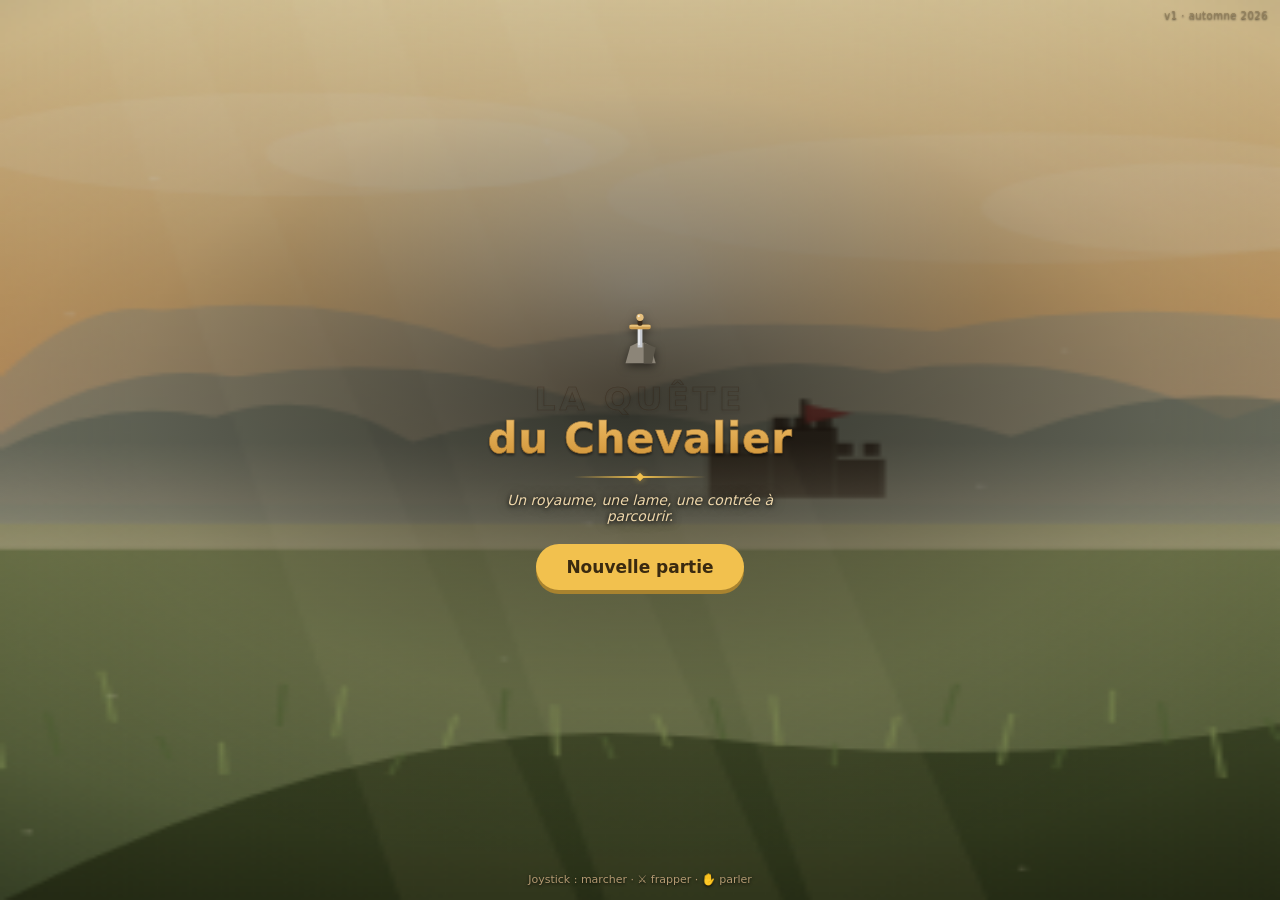
==== index.html @ 86d27f8f "Écran-titre atmosphérique - Scène peinte animée derrière le menu (aube, montagnes, château au loin, " ====
<!DOCTYPE html>
<html lang="fr">
<head>
  <meta charset="UTF-8">
  <meta name="viewport" content="width=device-width, initial-scale=1.0, maximum-scale=1.0, user-scalable=no, viewport-fit=cover">
  <title>La Quête du Chevalier</title>
  <link rel="stylesheet" href="style.css?v=6">
  <link rel="manifest" href="manifest.json">
  <link rel="apple-touch-icon" href="icons/icon-180.png">
  <meta name="theme-color" content="#1b1410">
  <meta name="apple-mobile-web-app-capable" content="yes">
  <meta name="apple-mobile-web-app-title" content="La Quête">
  <meta name="apple-mobile-web-app-status-bar-style" content="black-translucent">
</head>
<body>
  <div id="game">
    <canvas id="c"></canvas>

    <!-- HUD -->
    <div id="hud" hidden>
      <div id="hearts"></div>
      <div id="gold"><span class="coin">◆</span><span id="gold-n">0</span></div>
      <div id="tracker" hidden></div>
      <button id="menu-btn" aria-label="Journal">☰</button>
    </div>

    <!-- Contrôles tactiles -->
    <div id="pad" hidden>
      <div id="stick"><div id="knob"></div></div>
      <div id="abtns">
        <button id="btn-b" aria-label="Parler / fouiller">✋</button>
        <button id="btn-a" aria-label="Frapper">⚔️</button>
      </div>
    </div>

    <div id="toasts"></div>

    <!-- Dialogue -->
    <div id="dialogue" hidden>
      <div id="dlg-name"></div>
      <div id="dlg-text"></div>
      <div id="dlg-hint">▼</div>
    </div>

    <!-- Écran-titre -->
    <div id="title" class="screen title">
      <div class="title-inner">
        <div class="emblem" aria-hidden="true">
          <svg viewBox="0 0 48 48">
            <path d="M12 44 L16 30 L22 27 L28 27 L33 30 L37 44 Z" fill="#8c8578"/>
            <path d="M27 27 L37 31 L34 44 L27 44 Z" fill="#5c574b"/>
            <rect x="22" y="14" width="4" height="17" fill="#c9ccd2"/>
            <rect x="22.6" y="14" width="1.2" height="15" fill="#fff" opacity=".7"/>
            <rect x="15" y="12" width="18" height="4" rx="2" fill="#cf9f52"/>
            <rect x="15.5" y="12.6" width="17" height="1.1" fill="#f0cf8a"/>
            <rect x="22" y="7" width="4" height="6" rx="1.4" fill="#3a2a1a"/>
            <circle cx="24" cy="6" r="3" fill="#e6c07e"/>
            <circle cx="23" cy="5" r=".9" fill="#fff" opacity=".7"/>
          </svg>
        </div>
        <h1><span>La Quête</span><span>du Chevalier</span></h1>
        <div class="rule" aria-hidden="true"></div>
        <p class="sub">Un royaume, une lame, une contrée à parcourir.</p>
        <div class="title-actions">
          <button id="btn-continue" class="big" hidden>Continuer</button>
          <p id="continue-sub" hidden></p>
          <button id="btn-new" class="big">Nouvelle partie</button>
        </div>
      </div>
      <p class="hint-line">Joystick&nbsp;: marcher&nbsp;·&nbsp;⚔️&nbsp;frapper&nbsp;·&nbsp;✋&nbsp;parler</p>
      <span class="version">v1 · automne 2026</span>
    </div>

    <!-- Journal -->
    <div id="menu" class="screen" hidden>
      <h2>Journal</h2>
      <div class="scroll">
        <h3>Quêtes</h3>
        <div id="menu-quests"></div>
        <h3>Sac</h3>
        <div id="menu-bag"></div>
      </div>
      <button id="btn-resume" class="big">Reprendre</button>
      <button id="btn-quit" class="small">Abandonner (retour au titre)</button>
    </div>

    <!-- Échoppe -->
    <div id="shop" class="screen" hidden>
      <h2>Échoppe du village</h2>
      <div id="shop-gold" class="shopgold"></div>
      <div id="shop-items"></div>
      <button id="btn-shop-close" class="big">Quitter l'échoppe</button>
    </div>

    <!-- Game over -->
    <div id="over" class="screen" hidden>
      <h2>Tu es tombé…</h2>
      <p id="over-sub" class="sub"></p>
      <button id="btn-revive" class="big">Se relever au village</button>
    </div>

    <div id="fade" aria-hidden="true"></div>
  </div>

  <script src="game.js?v=6"></script>
</body>
</html>
---- style.css ----
:root {
  --parch: #efe0c0;
  --parch-2: #e3cfa4;
  --ink: #3a2a18;
  --wood: #7a5a34;
  --wood-d: #4b371f;
  --bg: #1b1410;
  --gold: #f2c14e;
}

* { box-sizing: border-box; margin: 0; padding: 0; }
[hidden] { display: none !important; }

html, body {
  height: 100%;
  background: var(--bg);
  color: var(--ink);
  font-family: ui-rounded, "Segoe UI", Roboto, system-ui, sans-serif;
  overscroll-behavior: none;
  -webkit-user-select: none;
  user-select: none;
  -webkit-tap-highlight-color: transparent;
}

#game {
  position: fixed;
  inset: 0;
  overflow: hidden;
  background: #0d0a08;
}

#c {
  position: absolute;
  inset: 0;
  width: 100%;
  height: 100%;
  display: block;
  touch-action: none;
}

/* ---------- HUD ---------- */
#hud {
  position: absolute;
  inset: 0;
  pointer-events: none;
  padding: max(10px, env(safe-area-inset-top)) max(10px, env(safe-area-inset-right)) 0 max(10px, env(safe-area-inset-left));
  font-weight: 700;
}
#hearts { display: flex; gap: 3px; filter: drop-shadow(0 1px 2px rgba(0,0,0,.6)); }
.heart { width: 20px; height: 20px; }
#gold {
  margin-top: 6px;
  display: inline-flex;
  align-items: center;
  gap: 4px;
  color: var(--gold);
  font-size: 15px;
  text-shadow: 0 1px 2px rgba(0,0,0,.7);
}
#gold .coin { font-size: 13px; }
#tracker {
  margin-top: 8px;
  display: inline-block;
  background: rgba(27,20,16,.78);
  color: var(--parch);
  border: 1px solid var(--wood);
  border-radius: 8px;
  padding: 5px 9px;
  font-size: 12px;
  max-width: 62vw;
  line-height: 1.35;
}
#tracker b { color: var(--gold); }
#menu-btn {
  position: absolute;
  top: max(10px, env(safe-area-inset-top));
  right: max(10px, env(safe-area-inset-right));
  pointer-events: auto;
  width: 40px; height: 40px;
  border-radius: 10px;
  border: 1px solid var(--wood);
  background: rgba(27,20,16,.78);
  color: var(--parch);
  font-size: 18px;
}
#menu-btn:active { background: rgba(60,44,32,.9); }

/* ---------- Contrôles ---------- */
#pad { position: absolute; inset: 0; pointer-events: none; }
#stick {
  position: absolute;
  width: 118px; height: 118px;
  border-radius: 50%;
  background: radial-gradient(circle at 50% 45%, rgba(239,224,192,.16), rgba(239,224,192,.05));
  border: 2px solid rgba(239,224,192,.28);
  opacity: 0;
  transition: opacity .12s;
}
#stick.on { opacity: 1; }
#knob {
  position: absolute;
  left: 50%; top: 50%;
  width: 52px; height: 52px;
  margin: -26px 0 0 -26px;
  border-radius: 50%;
  background: rgba(239,224,192,.6);
  border: 2px solid rgba(255,255,255,.5);
}
#abtns {
  position: absolute;
  right: max(20px, env(safe-area-inset-right));
  bottom: max(28px, env(safe-area-inset-bottom));
  display: flex;
  align-items: flex-end;
  gap: 14px;
  pointer-events: auto;
}
#abtns button {
  border-radius: 50%;
  border: 2px solid rgba(239,224,192,.35);
  background: rgba(27,20,16,.6);
  color: #fff;
  font-size: 24px;
  display: grid;
  place-items: center;
}
#btn-b { width: 56px; height: 56px; font-size: 20px; }
#btn-a { width: 78px; height: 78px; }
#abtns button:active { background: rgba(90,66,40,.85); transform: scale(.94); }

/* ---------- Toasts ---------- */
#toasts {
  position: absolute;
  top: 16%;
  left: 0; right: 0;
  display: flex;
  flex-direction: column;
  align-items: center;
  gap: 5px;
  pointer-events: none;
}
.toast {
  background: rgba(27,20,16,.85);
  color: var(--parch);
  border: 1px solid var(--gold);
  border-radius: 999px;
  padding: 5px 14px;
  font-size: 13px;
  font-weight: 700;
  animation: pop .25s ease, fade .4s ease 1.6s forwards;
}
@keyframes pop { from { transform: scale(.7); opacity: 0; } }
@keyframes fade { to { opacity: 0; transform: translateY(-8px); } }

/* ---------- Dialogue ---------- */
#dialogue {
  position: absolute;
  left: 50%;
  bottom: max(16px, env(safe-area-inset-bottom));
  transform: translateX(-50%);
  width: min(94vw, 560px);
  background: var(--parch);
  border: 3px solid var(--wood);
  border-radius: 12px;
  box-shadow: 0 8px 30px rgba(0,0,0,.5), inset 0 0 0 2px var(--parch-2);
  padding: 14px 16px 12px;
}
#dlg-name {
  font-weight: 800;
  font-size: 13px;
  letter-spacing: .04em;
  color: var(--wood-d);
  text-transform: uppercase;
  margin-bottom: 4px;
  min-height: 15px;
}
#dlg-text { font-size: 15px; line-height: 1.45; min-height: 44px; }
#dlg-hint { text-align: right; color: var(--wood); font-size: 12px; margin-top: 4px; animation: blink 1s steps(1) infinite; }
@keyframes blink { 50% { opacity: .2; } }

/* ---------- Écrans (titre / menu / shop / over) ---------- */
.screen {
  position: absolute;
  inset: 0;
  z-index: 5;
  display: flex;
  flex-direction: column;
  align-items: center;
  justify-content: center;
  gap: 14px;
  padding: 28px 22px calc(28px + env(safe-area-inset-bottom));
  text-align: center;
  background:
    radial-gradient(circle at 50% 30%, rgba(60,44,30,.35), transparent 60%),
    #1b1410;
  color: var(--parch);
}
.screen h1 { font-size: 30px; line-height: 1.15; letter-spacing: .02em; }
.screen h2 { font-size: 22px; }
.screen h3 { font-size: 13px; letter-spacing: .12em; text-transform: uppercase; color: var(--gold); margin: 12px 0 6px; align-self: flex-start; }
.screen .sub { color: #c9b48c; font-size: 14px; }

/* ---------- Écran-titre atmosphérique ---------- */
#title.title {
  /* la scène peinte du canvas passe au travers ; scrim doux pour la lisibilité du texte */
  background: radial-gradient(ellipse 76% 52% at 50% 44%, rgba(8,6,3,.68), rgba(8,6,3,.2) 66%, transparent);
  gap: 0;
  justify-content: center;
}
.title-inner {
  display: flex;
  flex-direction: column;
  align-items: center;
  gap: 14px;
  max-width: 340px;
}
.emblem svg { width: 58px; height: 58px; display: block; filter: drop-shadow(0 3px 5px rgba(0,0,0,.5)); }

.title h1 {
  display: flex; flex-direction: column; align-items: center;
  font-size: clamp(30px, 10.5vw, 42px);
  line-height: 1.06;
  font-weight: 800;
  letter-spacing: .015em;
  background: linear-gradient(180deg, #f8dfa6 0%, #e6b25a 55%, #cf9236 100%);
  -webkit-background-clip: text; background-clip: text; color: transparent;
  -webkit-text-stroke: .6px rgba(44,26,10,.4);
  filter: drop-shadow(0 2px 1px rgba(0,0,0,.45));
}
.title h1 span:first-child { font-size: .78em; letter-spacing: .12em; text-transform: uppercase; opacity: .92; }

.title .rule {
  width: 132px; height: 2px; position: relative;
  background: linear-gradient(90deg, transparent, var(--gold), transparent);
}
.title .rule::after {
  content: ""; position: absolute; left: 50%; top: 50%;
  width: 6px; height: 6px; transform: translate(-50%, -50%) rotate(45deg);
  background: var(--gold); box-shadow: 0 0 6px rgba(242,193,78,.6);
}

.title .sub {
  font-size: 14px; font-style: italic; color: #eed7ab;
  text-shadow: 0 1px 4px rgba(0,0,0,.9), 0 0 12px rgba(0,0,0,.5);
  max-width: 300px;
}

.title-actions { display: flex; flex-direction: column; align-items: center; gap: 9px; margin-top: 6px; }
#continue-sub {
  font-size: 11px; letter-spacing: .02em; color: #d3bd94;
  text-shadow: 0 1px 3px rgba(0,0,0,.8); margin-top: -3px;
}

.title .hint-line {
  position: absolute; left: 0; right: 0; bottom: calc(14px + env(safe-area-inset-bottom));
  text-align: center; font-size: 11px; color: #b39a72;
  text-shadow: 0 1px 3px rgba(0,0,0,.8);
}
.title .version {
  position: absolute; top: calc(10px + env(safe-area-inset-top)); right: 12px;
  font-size: 10px; letter-spacing: .05em; color: #93805c;
  text-shadow: 0 1px 2px rgba(0,0,0,.7);
}

/* séquence d'apparition */
@keyframes t-rise { from { opacity: 0; transform: translateY(12px); } to { opacity: 1; transform: none; } }
@keyframes t-rule { from { width: 0; opacity: 0; } to { width: 132px; opacity: 1; } }
.title.animate .emblem { animation: t-rise .5s .05s both; }
.title.animate h1 { animation: t-rise .55s .2s both; }
.title.animate .rule { animation: t-rule .5s .55s both; }
.title.animate .sub { animation: t-rise .5s .68s both; }
.title.animate .title-actions { animation: t-rise .5s .86s both; }
.title.animate .hint-line, .title.animate .version { animation: t-rise .6s 1.05s both; }

/* fondu vers le jeu */
#fade {
  position: absolute; inset: 0; z-index: 20;
  background: #14100b; opacity: 0; pointer-events: none;
  transition: opacity .34s ease;
}
#fade.on { opacity: 1; }

@media (prefers-reduced-motion: reduce) {
  .title.animate .emblem, .title.animate h1, .title.animate .rule,
  .title.animate .sub, .title.animate .title-actions,
  .title.animate .hint-line, .title.animate .version { animation: none; }
  #fade { transition: none; }
}

.big, .small {
  appearance: none;
  border: 0;
  cursor: pointer;
  font-family: inherit;
  font-weight: 800;
}
.big {
  background: var(--gold);
  color: #3a2a10;
  font-size: 17px;
  padding: 13px 30px;
  border-radius: 999px;
  box-shadow: 0 4px 0 #a9832f;
}
.big:active { transform: translateY(3px); box-shadow: 0 1px 0 #a9832f; }
.small {
  background: transparent;
  color: #b79f79;
  font-size: 13px;
  text-decoration: underline;
  padding: 6px;
}

.scroll {
  width: min(94vw, 560px);
  flex: 1;
  overflow-y: auto;
  background: rgba(239,224,192,.06);
  border: 1px solid var(--wood);
  border-radius: 10px;
  padding: 12px 14px;
  text-align: left;
}
.q { padding: 8px 0; border-bottom: 1px dashed rgba(239,224,192,.18); }
.q:last-child { border-bottom: 0; }
.q .qn { font-weight: 800; font-size: 14px; }
.q .qd { font-size: 12px; color: #c9b48c; margin-top: 2px; }
.q .qs { font-size: 12px; margin-top: 3px; }
.q .done { color: #8bd18b; }
.q .prog { color: var(--gold); }
.q .locked { color: #8f7a5c; font-style: italic; }
#menu-bag .it { font-size: 13px; padding: 3px 0; }
#menu-bag .empty, #menu-quests .empty { color: #8f7a5c; font-style: italic; font-size: 13px; }

/* shop */
.shopgold { color: var(--gold); font-weight: 800; }
#shop-items { width: min(94vw, 480px); display: flex; flex-direction: column; gap: 10px; }
.buy {
  display: flex;
  align-items: center;
  gap: 12px;
  background: rgba(239,224,192,.08);
  border: 1px solid var(--wood);
  border-radius: 10px;
  padding: 10px 12px;
  text-align: left;
  color: var(--parch);
  font-family: inherit;
  cursor: pointer;
}
.buy:active { background: rgba(239,224,192,.16); }
.buy:disabled { opacity: .4; }
.buy .bi { font-size: 24px; }
.buy .bt { flex: 1; }
.buy .bt b { font-size: 14px; }
.buy .bt span { display: block; font-size: 11px; color: #c9b48c; }
.buy .bp { color: var(--gold); font-weight: 800; font-size: 13px; white-space: nowrap; }

@media (min-width: 780px) {
  #game { border-radius: 0; }
}
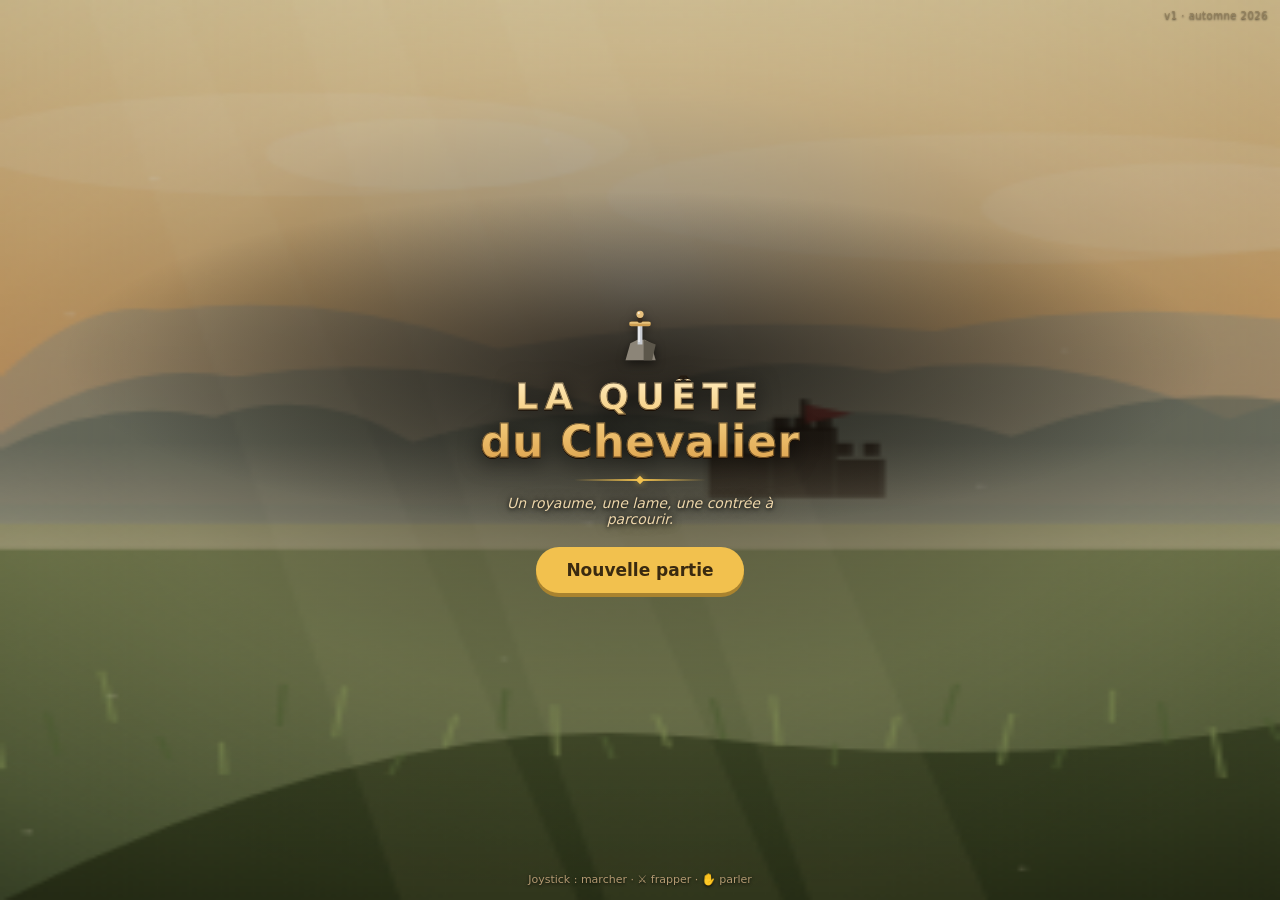
==== commit 9d82643f: "Titre plus lisible + animation du chevalier - « LA QUÊTE » : or plus vif, contour sombre marqué, scr" ====
--- a/index.html
+++ b/index.html
@@ -4,7 +4,7 @@
   <meta charset="UTF-8">
   <meta name="viewport" content="width=device-width, initial-scale=1.0, maximum-scale=1.0, user-scalable=no, viewport-fit=cover">
   <title>La Quête du Chevalier</title>
-  <link rel="stylesheet" href="style.css?v=6">
+  <link rel="stylesheet" href="style.css?v=7">
   <link rel="manifest" href="manifest.json">
   <link rel="apple-touch-icon" href="icons/icon-180.png">
   <meta name="theme-color" content="#1b1410">
@@ -102,6 +102,6 @@
     <div id="fade" aria-hidden="true"></div>
   </div>
 
-  <script src="game.js?v=6"></script>
+  <script src="game.js?v=7"></script>
 </body>
 </html>
--- a/style.css
+++ b/style.css
@@ -203,7 +203,9 @@
 /* ---------- Écran-titre atmosphérique ---------- */
 #title.title {
   /* la scène peinte du canvas passe au travers ; scrim doux pour la lisibilité du texte */
-  background: radial-gradient(ellipse 76% 52% at 50% 44%, rgba(8,6,3,.68), rgba(8,6,3,.2) 66%, transparent);
+  background:
+    radial-gradient(ellipse 58% 24% at 50% 40%, rgba(6,4,2,.58), transparent 78%),
+    radial-gradient(ellipse 80% 56% at 50% 44%, rgba(8,6,3,.6), rgba(8,6,3,.16) 66%, transparent);
   gap: 0;
   justify-content: center;
 }
@@ -218,16 +220,21 @@
 
 .title h1 {
   display: flex; flex-direction: column; align-items: center;
-  font-size: clamp(30px, 10.5vw, 42px);
-  line-height: 1.06;
+  font-size: clamp(31px, 11vw, 44px);
+  line-height: 1.05;
   font-weight: 800;
   letter-spacing: .015em;
-  background: linear-gradient(180deg, #f8dfa6 0%, #e6b25a 55%, #cf9236 100%);
+  background: linear-gradient(180deg, #ffeaba 0%, #f4cc7d 46%, #dda24c 100%);
   -webkit-background-clip: text; background-clip: text; color: transparent;
-  -webkit-text-stroke: .6px rgba(44,26,10,.4);
-  filter: drop-shadow(0 2px 1px rgba(0,0,0,.45));
-}
-.title h1 span:first-child { font-size: .78em; letter-spacing: .12em; text-transform: uppercase; opacity: .92; }
+  -webkit-text-stroke: 1px rgba(34,19,5,.6);
+  filter:
+    drop-shadow(0 1px 0 rgba(26,14,3,.95))
+    drop-shadow(0 3px 11px rgba(0,0,0,.62));
+}
+.title h1 span:first-child {
+  font-size: .82em; letter-spacing: .18em; text-transform: uppercase;
+  margin-bottom: .06em;
+}
 
 .title .rule {
   width: 132px; height: 2px; position: relative;
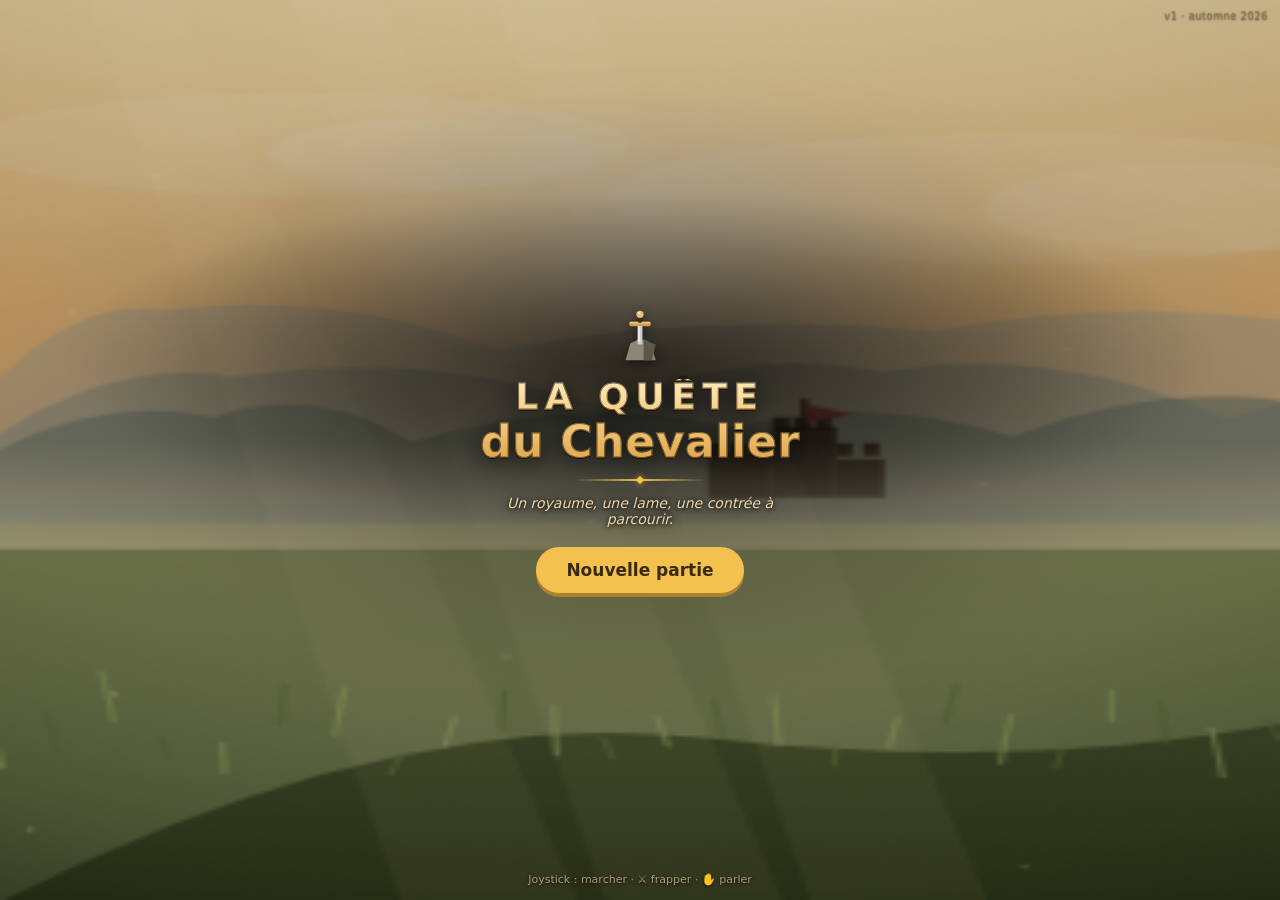
==== commit 4bb2c7ae: "Visage directionnel du chevalier La tête se lit selon le regard : - bas : visage complet (deux yeux," ====
--- a/index.html
+++ b/index.html
@@ -4,7 +4,7 @@
   <meta charset="UTF-8">
   <meta name="viewport" content="width=device-width, initial-scale=1.0, maximum-scale=1.0, user-scalable=no, viewport-fit=cover">
   <title>La Quête du Chevalier</title>
-  <link rel="stylesheet" href="style.css?v=7">
+  <link rel="stylesheet" href="style.css?v=8">
   <link rel="manifest" href="manifest.json">
   <link rel="apple-touch-icon" href="icons/icon-180.png">
   <meta name="theme-color" content="#1b1410">
@@ -102,6 +102,6 @@
     <div id="fade" aria-hidden="true"></div>
   </div>
 
-  <script src="game.js?v=7"></script>
+  <script src="game.js?v=8"></script>
 </body>
 </html>
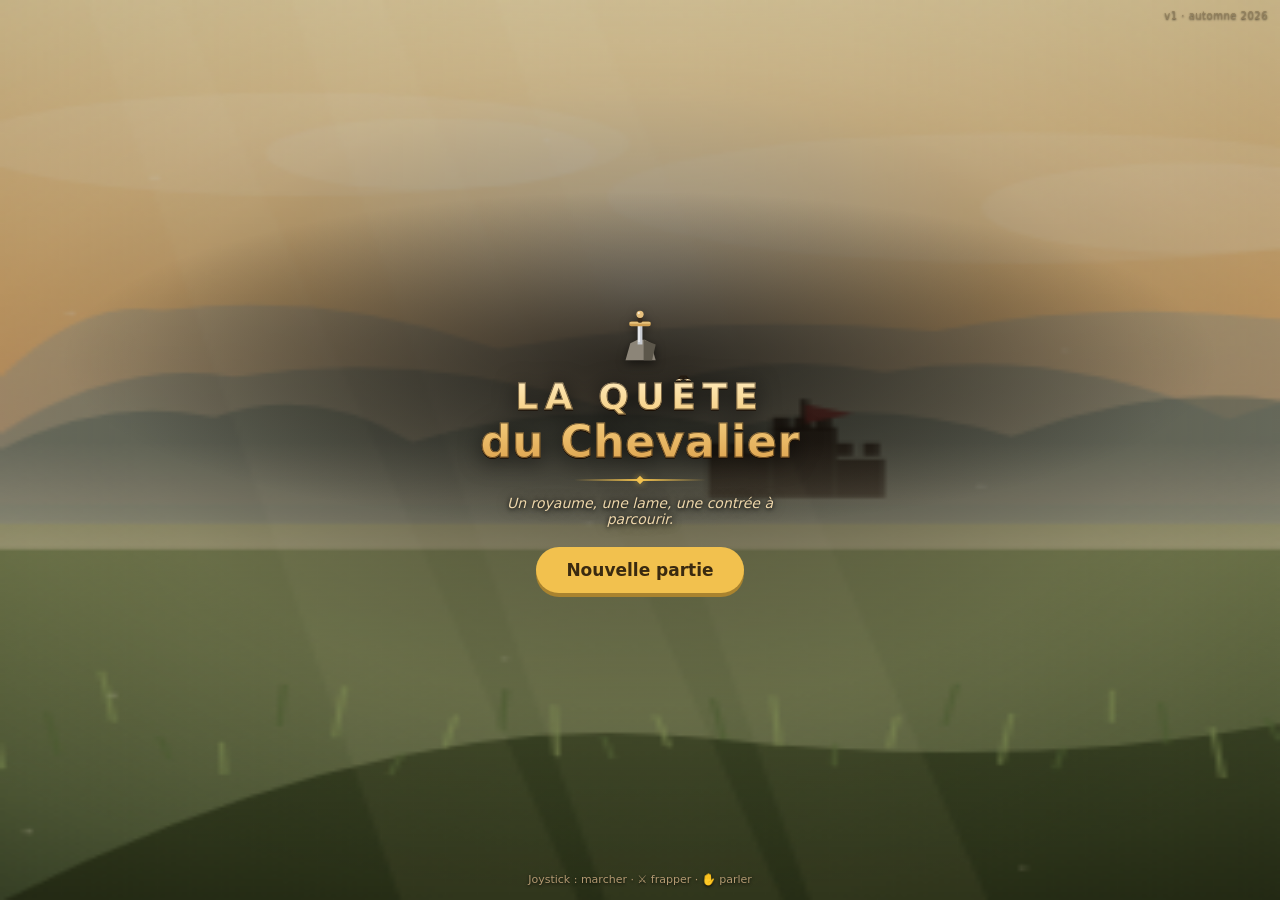
==== commit e8b7f901: "Contrôles tactiles plus fiables - Boutons ⚔️/✋ : écoute directe de touchstart/touchend au lieu de po" ====
--- a/index.html
+++ b/index.html
@@ -4,7 +4,7 @@
   <meta charset="UTF-8">
   <meta name="viewport" content="width=device-width, initial-scale=1.0, maximum-scale=1.0, user-scalable=no, viewport-fit=cover">
   <title>La Quête du Chevalier</title>
-  <link rel="stylesheet" href="style.css?v=8">
+  <link rel="stylesheet" href="style.css?v=9">
   <link rel="manifest" href="manifest.json">
   <link rel="apple-touch-icon" href="icons/icon-180.png">
   <meta name="theme-color" content="#1b1410">
@@ -102,6 +102,6 @@
     <div id="fade" aria-hidden="true"></div>
   </div>
 
-  <script src="game.js?v=8"></script>
+  <script src="game.js?v=9"></script>
 </body>
 </html>
--- a/style.css
+++ b/style.css
@@ -108,25 +108,34 @@
 }
 #abtns {
   position: absolute;
-  right: max(20px, env(safe-area-inset-right));
-  bottom: max(28px, env(safe-area-inset-bottom));
+  right: max(16px, env(safe-area-inset-right));
+  bottom: calc(max(30px, env(safe-area-inset-bottom)) + 14px);
   display: flex;
   align-items: flex-end;
-  gap: 14px;
+  gap: 24px;
   pointer-events: auto;
 }
 #abtns button {
+  position: relative;
   border-radius: 50%;
-  border: 2px solid rgba(239,224,192,.35);
-  background: rgba(27,20,16,.6);
+  border: 2px solid rgba(239,224,192,.4);
+  background: rgba(27,20,16,.62);
   color: #fff;
-  font-size: 24px;
+  font-size: 26px;
   display: grid;
   place-items: center;
-}
-#btn-b { width: 56px; height: 56px; font-size: 20px; }
-#btn-a { width: 78px; height: 78px; }
-#abtns button:active { background: rgba(90,66,40,.85); transform: scale(.94); }
+  touch-action: none;
+  -webkit-user-select: none;
+  user-select: none;
+  -webkit-tap-highlight-color: transparent;
+}
+/* zone tactile élargie au-delà du cercle visible */
+#abtns button::after {
+  content: ""; position: absolute; inset: -9px; border-radius: 50%;
+}
+#btn-b { width: 62px; height: 62px; font-size: 22px; }
+#btn-a { width: 90px; height: 90px; }
+#abtns button:active { background: rgba(90,66,40,.9); transform: scale(.93); }
 
 /* ---------- Toasts ---------- */
 #toasts {
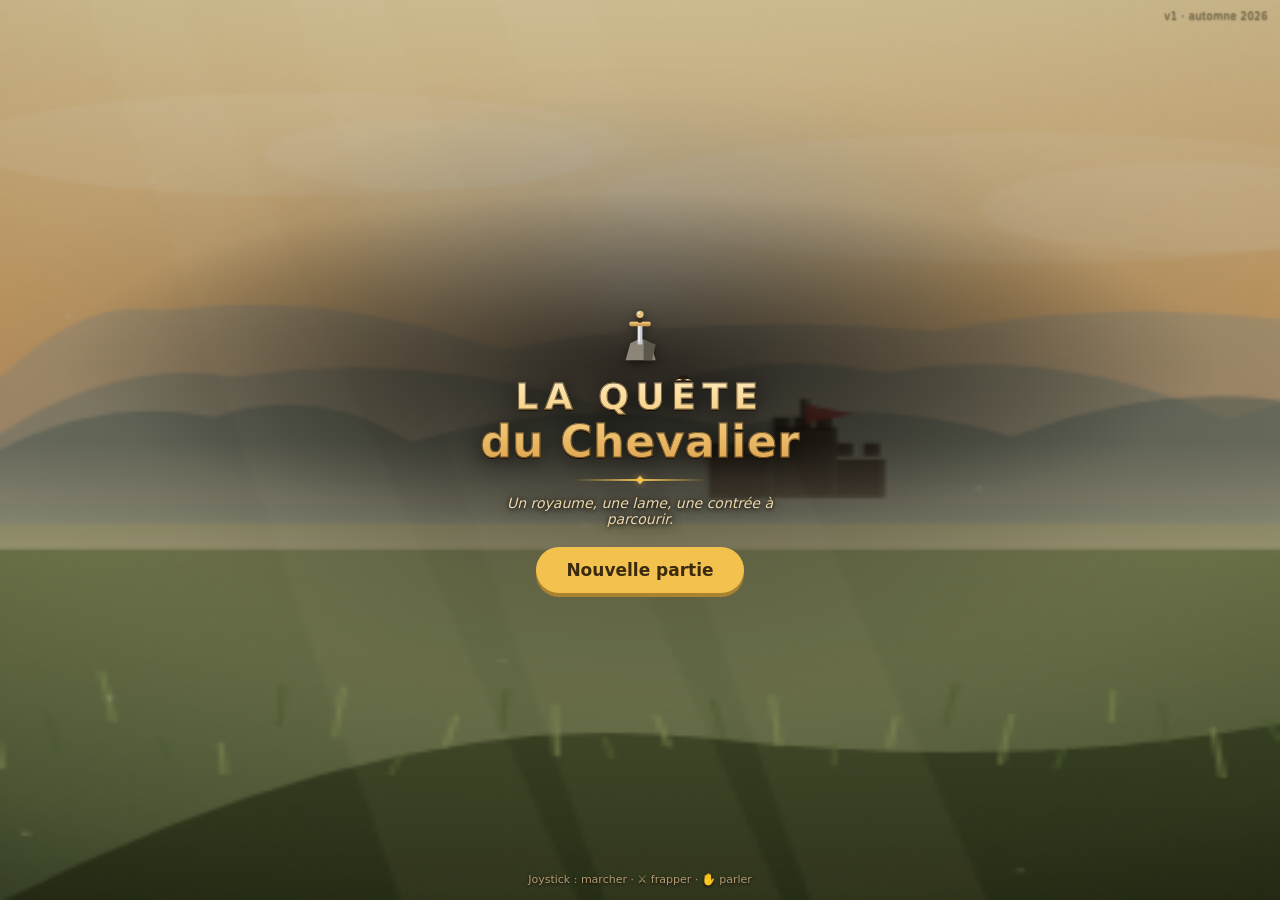
==== commit 1622c3fa: "Réglages fins des commandes - Joystick : deux paliers de vitesse (marche / course) au lieu du progre" ====
--- a/index.html
+++ b/index.html
@@ -4,7 +4,7 @@
   <meta charset="UTF-8">
   <meta name="viewport" content="width=device-width, initial-scale=1.0, maximum-scale=1.0, user-scalable=no, viewport-fit=cover">
   <title>La Quête du Chevalier</title>
-  <link rel="stylesheet" href="style.css?v=9">
+  <link rel="stylesheet" href="style.css?v=10">
   <link rel="manifest" href="manifest.json">
   <link rel="apple-touch-icon" href="icons/icon-180.png">
   <meta name="theme-color" content="#1b1410">
@@ -34,6 +34,13 @@
     </div>
 
     <div id="toasts"></div>
+
+    <!-- Rappel des commandes (1er lancement) -->
+    <div id="firsthint" hidden>
+      <span class="fh-joy">◉ joystick&nbsp;: marcher</span>
+      <span>⚔️ frapper</span>
+      <span>✋ parler</span>
+    </div>
 
     <!-- Dialogue -->
     <div id="dialogue" hidden>
@@ -79,6 +86,8 @@
         <div id="menu-quests"></div>
         <h3>Sac</h3>
         <div id="menu-bag"></div>
+        <h3>Réglages</h3>
+        <button id="btn-lefty" class="toggle" type="button" aria-pressed="false">Mode gaucher&nbsp;: <b>Non</b></button>
       </div>
       <button id="btn-resume" class="big">Reprendre</button>
       <button id="btn-quit" class="small">Abandonner (retour au titre)</button>
@@ -102,6 +111,6 @@
     <div id="fade" aria-hidden="true"></div>
   </div>
 
-  <script src="game.js?v=9"></script>
+  <script src="game.js?v=10"></script>
 </body>
 </html>
--- a/style.css
+++ b/style.css
@@ -108,12 +108,18 @@
 }
 #abtns {
   position: absolute;
-  right: max(16px, env(safe-area-inset-right));
+  right: max(18px, env(safe-area-inset-right));
   bottom: calc(max(30px, env(safe-area-inset-bottom)) + 14px);
   display: flex;
+  flex-direction: column;      /* ✋ au-dessus, ⚔️ en dessous (sous le pouce) */
   align-items: flex-end;
-  gap: 24px;
+  gap: 16px;
   pointer-events: auto;
+}
+#game.lefty #abtns {
+  right: auto;
+  left: max(18px, env(safe-area-inset-left));
+  align-items: flex-start;
 }
 #abtns button {
   position: relative;
@@ -137,6 +143,33 @@
 #btn-a { width: 90px; height: 90px; }
 #abtns button:active { background: rgba(90,66,40,.9); transform: scale(.93); }
 
+/* ---------- Rappel des commandes (1er lancement) ---------- */
+#firsthint {
+  position: absolute;
+  left: 50%;
+  bottom: calc(max(30px, env(safe-area-inset-bottom)) + 128px);
+  transform: translateX(-50%);
+  display: flex;
+  flex-wrap: wrap;
+  justify-content: center;
+  gap: 6px 14px;
+  max-width: 88vw;
+  padding: 9px 14px;
+  background: rgba(20, 15, 11, .82);
+  border: 1px solid var(--wood);
+  border-radius: 12px;
+  color: var(--parch);
+  font-size: 12px;
+  text-align: center;
+  pointer-events: none;
+  animation: fh-out .5s ease 2.7s forwards;
+}
+#firsthint .fh-joy { color: var(--gold); }
+#game.lefty #firsthint .fh-joy::before { content: "→ "; }
+#firsthint .fh-joy::before { content: "← "; }
+@keyframes fh-out { to { opacity: 0; transform: translateX(-50%) translateY(8px); } }
+@media (prefers-reduced-motion: reduce) { #firsthint { animation: none; } }
+
 /* ---------- Toasts ---------- */
 #toasts {
   position: absolute;
@@ -326,6 +359,19 @@
   text-decoration: underline;
   padding: 6px;
 }
+.toggle {
+  appearance: none;
+  cursor: pointer;
+  font-family: inherit;
+  font-size: 13px;
+  color: var(--parch);
+  background: rgba(239, 224, 192, .07);
+  border: 1px solid var(--wood);
+  border-radius: 8px;
+  padding: 8px 12px;
+}
+.toggle[aria-pressed="true"] { border-color: var(--gold); background: rgba(242, 193, 78, .12); }
+.toggle b { color: var(--gold); }
 
 .scroll {
   width: min(94vw, 560px);
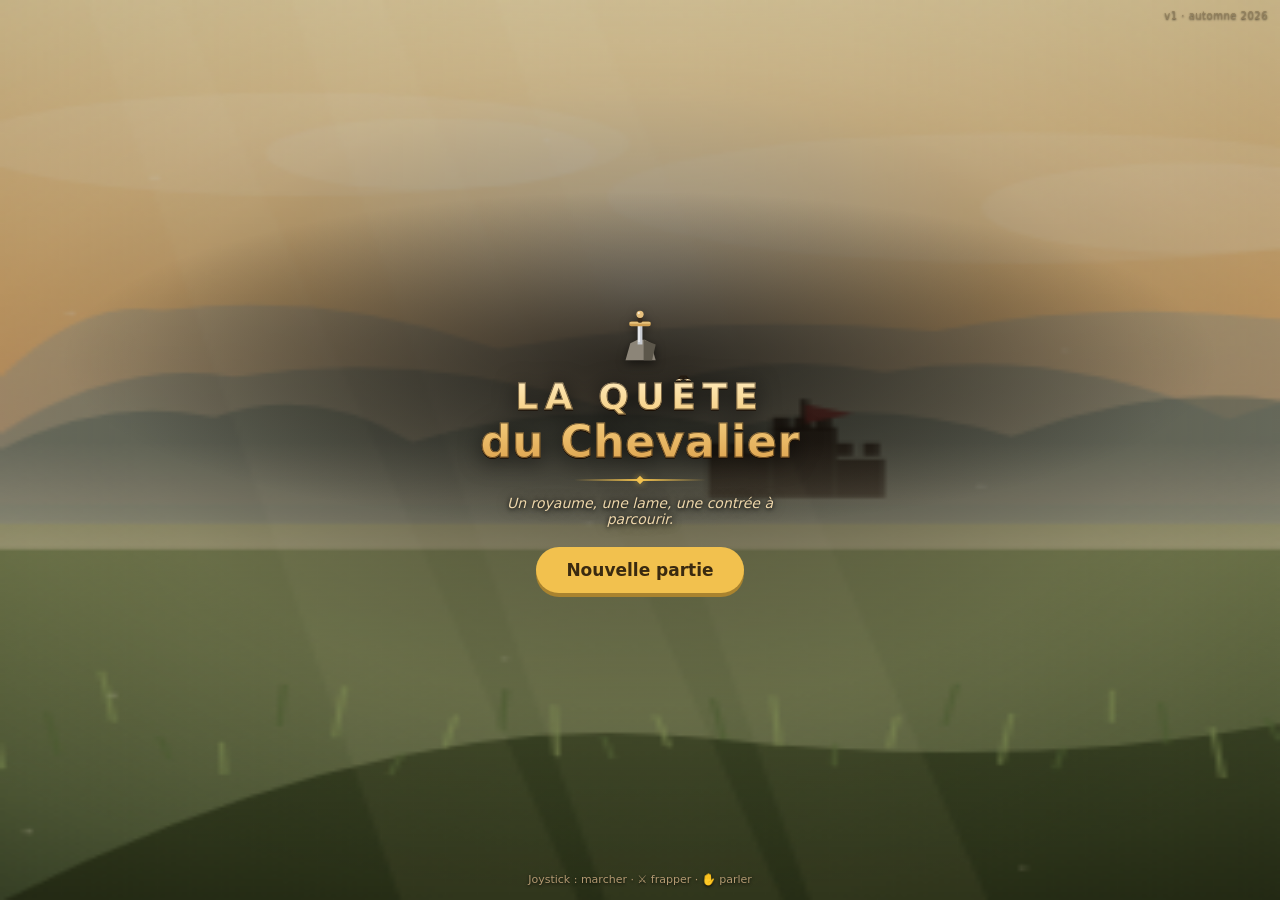
==== commit f8680873: "Encaisser un coup : rouge au lieu de disparaître - Le chevalier reste visible et vire au rouge — 2 é" ====
--- a/index.html
+++ b/index.html
@@ -4,7 +4,7 @@
   <meta charset="UTF-8">
   <meta name="viewport" content="width=device-width, initial-scale=1.0, maximum-scale=1.0, user-scalable=no, viewport-fit=cover">
   <title>La Quête du Chevalier</title>
-  <link rel="stylesheet" href="style.css?v=10">
+  <link rel="stylesheet" href="style.css?v=11">
   <link rel="manifest" href="manifest.json">
   <link rel="apple-touch-icon" href="icons/icon-180.png">
   <meta name="theme-color" content="#1b1410">
@@ -111,6 +111,6 @@
     <div id="fade" aria-hidden="true"></div>
   </div>
 
-  <script src="game.js?v=10"></script>
+  <script src="game.js?v=11"></script>
 </body>
 </html>
--- a/style.css
+++ b/style.css
@@ -47,7 +47,16 @@
   font-weight: 700;
 }
 #hearts { display: flex; gap: 3px; filter: drop-shadow(0 1px 2px rgba(0,0,0,.6)); }
-.heart { width: 20px; height: 20px; }
+.heart { width: 20px; height: 20px; transform-origin: center; }
+.heart.hit { animation: heartHit .42s ease; }
+@keyframes heartHit {
+  0% { transform: scale(1) rotate(0); }
+  22% { transform: scale(1.55) rotate(-14deg); filter: brightness(1.7) saturate(1.4); }
+  55% { transform: scale(.85) rotate(9deg); }
+  78% { transform: scale(1.12) rotate(-4deg); }
+  100% { transform: scale(1) rotate(0); }
+}
+@media (prefers-reduced-motion: reduce) { .heart.hit { animation: none; } }
 #gold {
   margin-top: 6px;
   display: inline-flex;
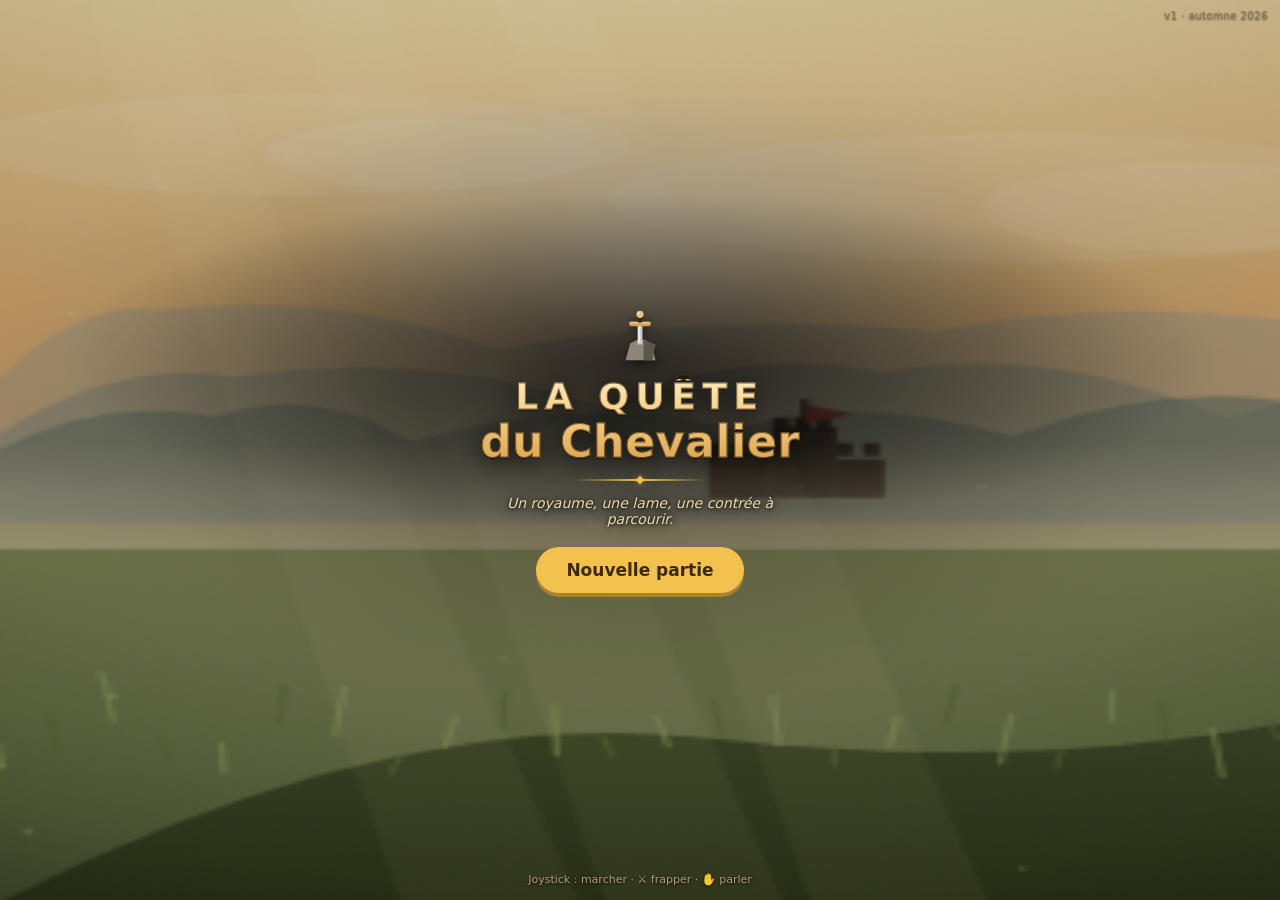
==== commit 7c7682fd: "Carte continue village + forêt, bâtiments visitables, volet iris - Village et forêt fusionnés en une" ====
--- a/index.html
+++ b/index.html
@@ -4,7 +4,7 @@
   <meta charset="UTF-8">
   <meta name="viewport" content="width=device-width, initial-scale=1.0, maximum-scale=1.0, user-scalable=no, viewport-fit=cover">
   <title>La Quête du Chevalier</title>
-  <link rel="stylesheet" href="style.css?v=11">
+  <link rel="stylesheet" href="style.css?v=12">
   <link rel="manifest" href="manifest.json">
   <link rel="apple-touch-icon" href="icons/icon-180.png">
   <meta name="theme-color" content="#1b1410">
@@ -111,6 +111,6 @@
     <div id="fade" aria-hidden="true"></div>
   </div>
 
-  <script src="game.js?v=11"></script>
+  <script src="game.js?v=12"></script>
 </body>
 </html>
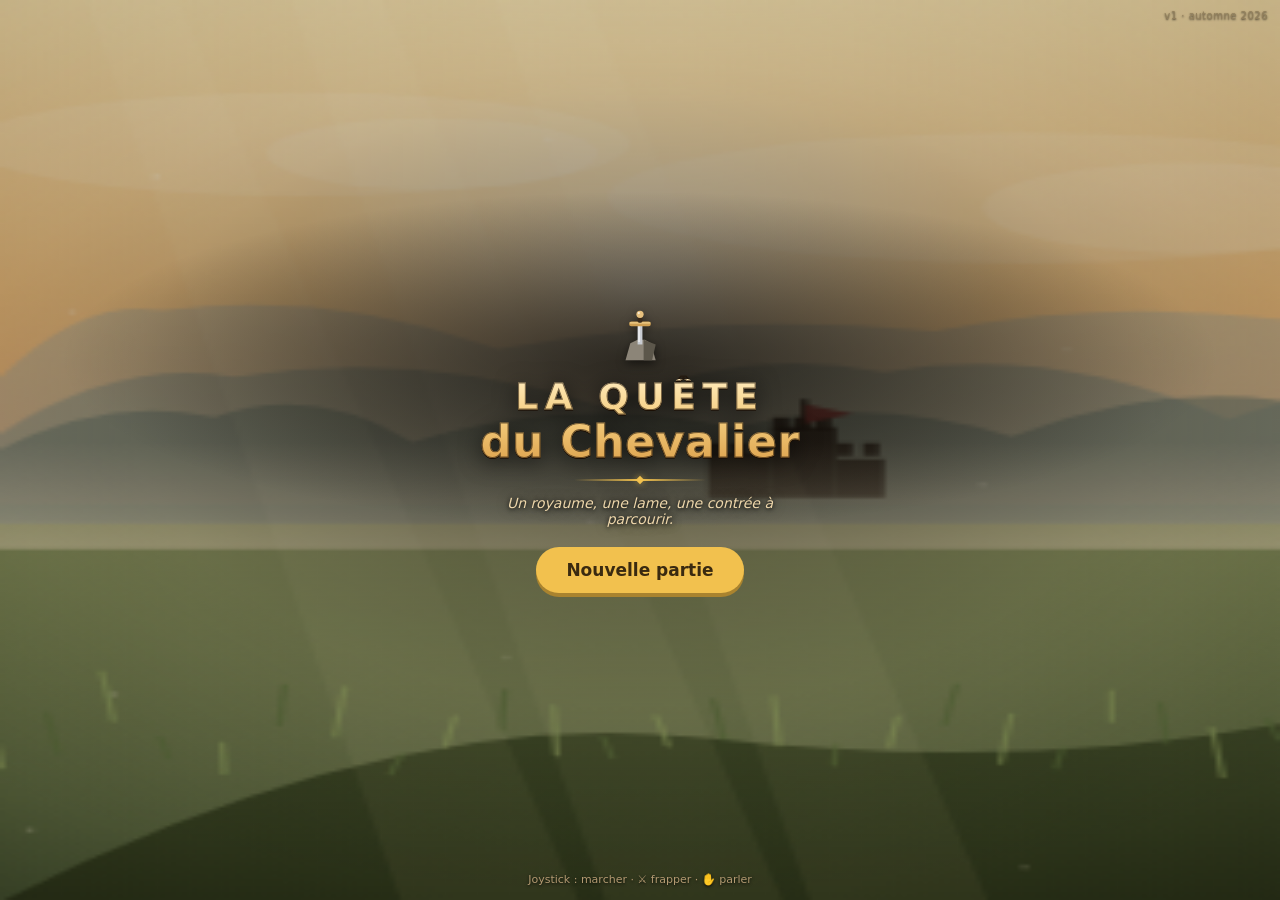
==== commit 24d3b291: "Nom du lieu à l'approche + joystick fiable au changement de pièce - En s'approchant d'une entrée (bâ" ====
--- a/index.html
+++ b/index.html
@@ -4,7 +4,7 @@
   <meta charset="UTF-8">
   <meta name="viewport" content="width=device-width, initial-scale=1.0, maximum-scale=1.0, user-scalable=no, viewport-fit=cover">
   <title>La Quête du Chevalier</title>
-  <link rel="stylesheet" href="style.css?v=12">
+  <link rel="stylesheet" href="style.css?v=13">
   <link rel="manifest" href="manifest.json">
   <link rel="apple-touch-icon" href="icons/icon-180.png">
   <meta name="theme-color" content="#1b1410">
@@ -111,6 +111,6 @@
     <div id="fade" aria-hidden="true"></div>
   </div>
 
-  <script src="game.js?v=12"></script>
+  <script src="game.js?v=13"></script>
 </body>
 </html>
